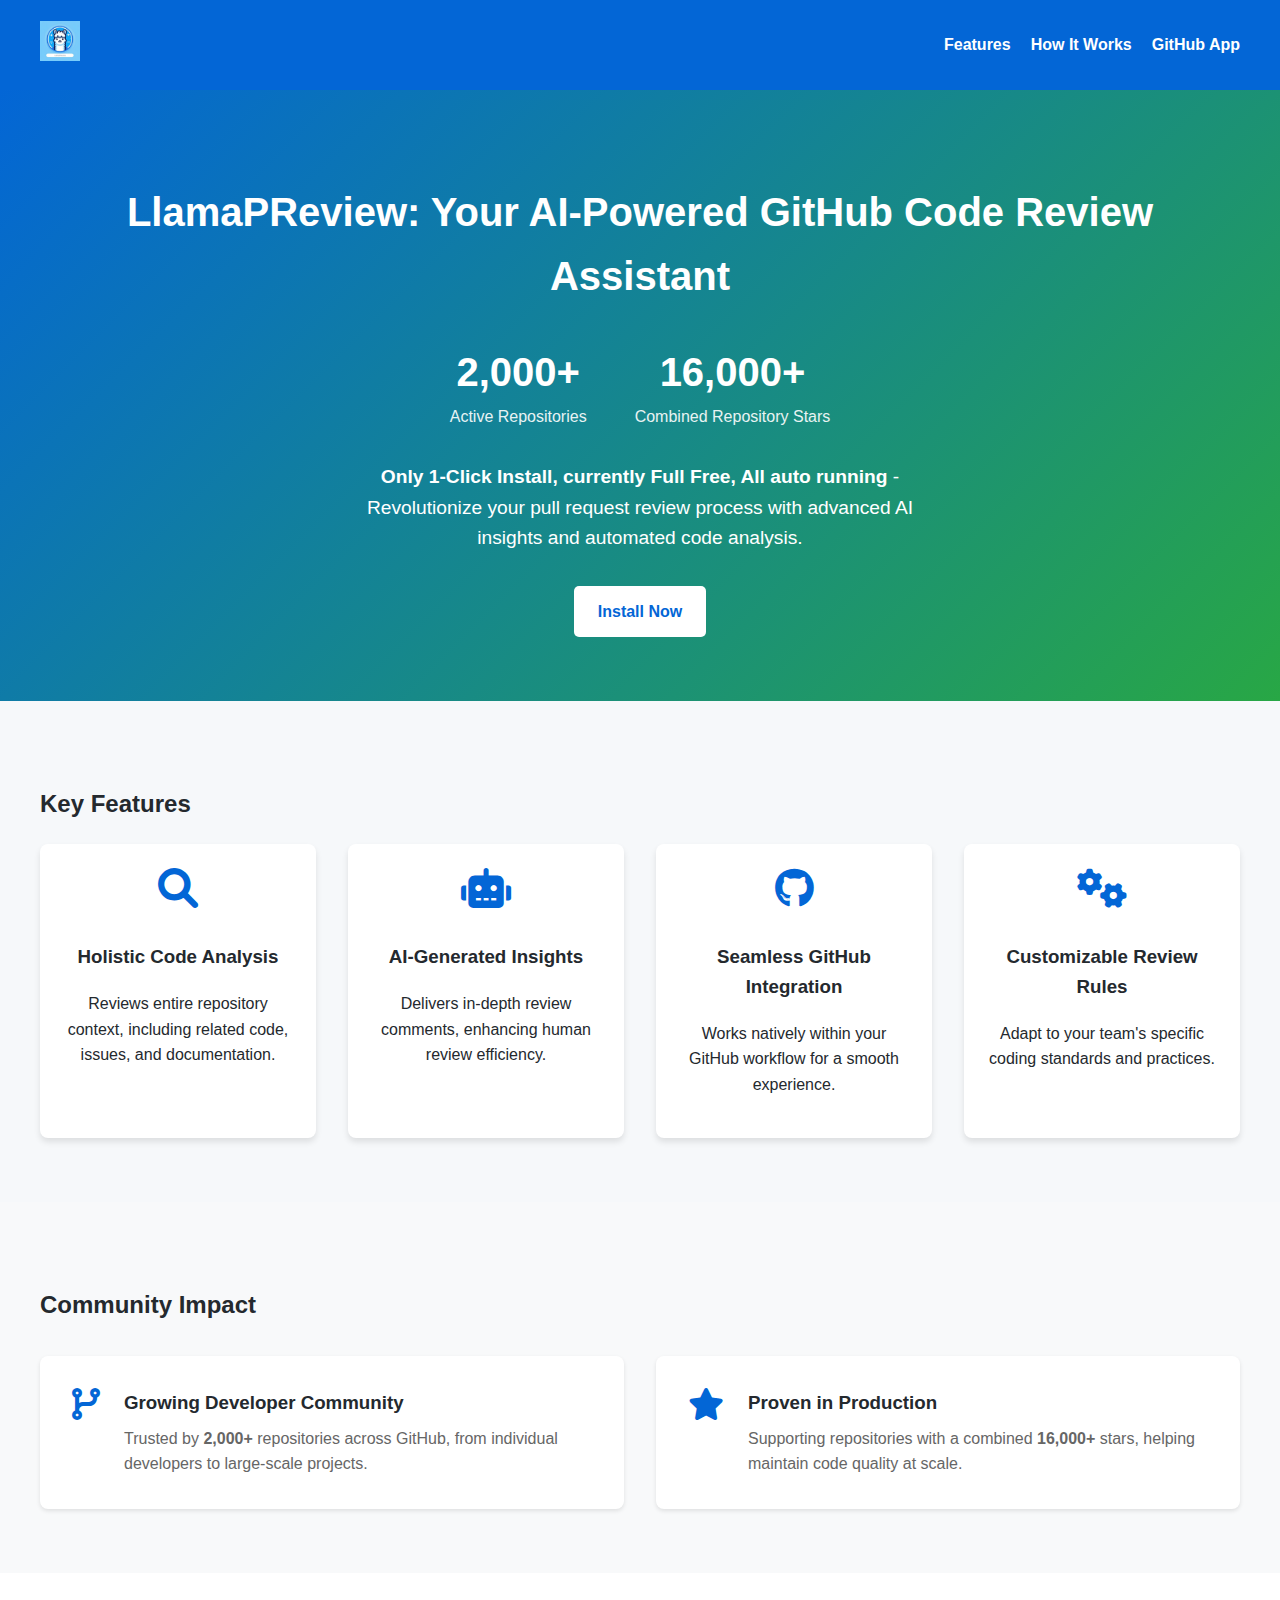
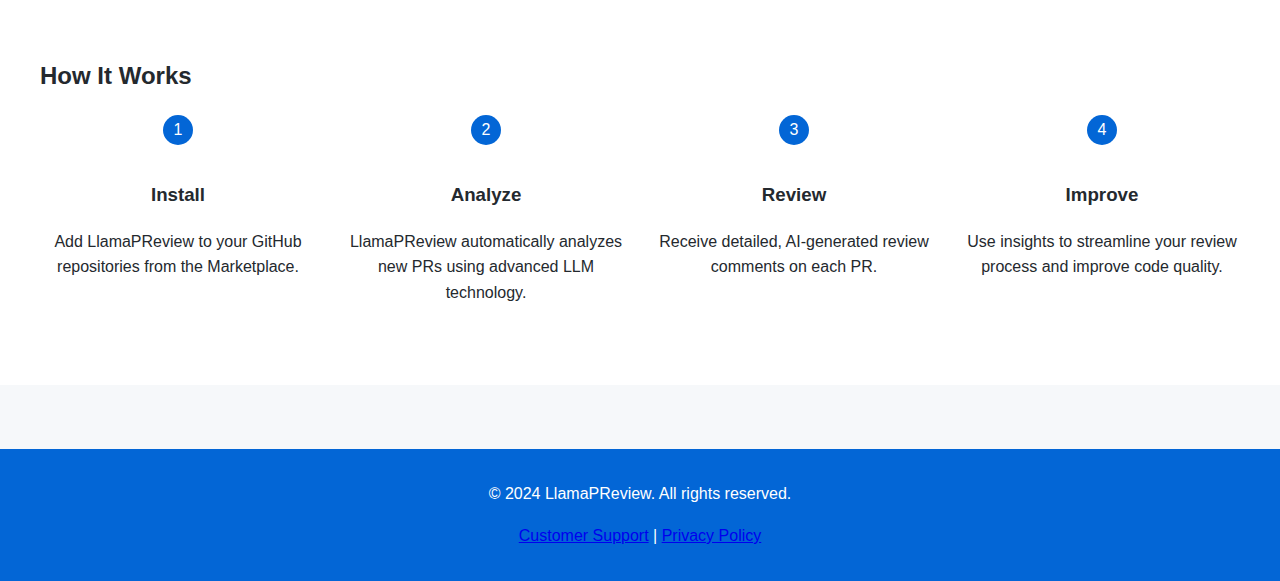
==== index.html @ cf8cef06 "Update index.html" ====
<!DOCTYPE html>
<html lang="en">
<head>
    <meta charset="UTF-8">
    <meta name="viewport" content="width=device-width, initial-scale=1.0">
    <title>LlamaPReview - AI-Powered GitHub Code Review Assistant</title>
    <meta name="description" content="LlamaPReview is an advanced GitHub App that revolutionizes the pull request review process using AI-powered insights.">
    <link rel="stylesheet" href="https://cdnjs.cloudflare.com/ajax/libs/font-awesome/6.0.0-beta3/css/all.min.css">
    <style>
        :root {
            --primary-color: #0366d6;
            --secondary-color: #28a745;
            --background-color: #f6f8fa;
            --text-color: #24292e;
        }
        body {
            font-family: -apple-system, BlinkMacSystemFont, 'Segoe UI', 'Roboto', 'Oxygen', 'Ubuntu', 'Cantarell', 'Fira Sans', 'Droid Sans', 'Helvetica Neue', sans-serif;
            line-height: 1.6;
            color: var(--text-color);
            margin: 0;
            padding: 0;
            background-color: var(--background-color);
        }
        .container {
            max-width: 1200px;
            margin: 0 auto;
            padding: 0 20px;
        }
        header {
            background-color: var(--primary-color);
            color: white;
            padding: 1rem 0;
        }
        nav {
            display: flex;
            justify-content: space-between;
            align-items: center;
        }
        nav ul {
            list-style-type: none;
            padding: 0;
            display: flex;
        }
        nav ul li {
            margin-left: 20px;
        }
        nav ul li a {
            color: white;
            text-decoration: none;
            font-weight: bold;
        }
        .hero {
            text-align: center;
            padding: 4rem 0;
            background: linear-gradient(135deg, var(--primary-color), var(--secondary-color));
            color: white;
        }
        .hero h1 {
            font-size: 2.5rem;
            margin-bottom: 1rem;
        }
        .hero p {
            font-size: 1.2rem;
            max-width: 600px;
            margin: 0 auto 2rem;
        }
        .cta-button {
            display: inline-block;
            background-color: white;
            color: var(--primary-color);
            padding: 0.8rem 1.5rem;
            text-decoration: none;
            border-radius: 5px;
            font-weight: bold;
            transition: background-color 0.3s ease;
        }
        .cta-button:hover {
            background-color: #f0f0f0;
        }
        .features {
            padding: 4rem 0;
        }
        .feature-grid {
            display: grid;
            grid-template-columns: repeat(auto-fit, minmax(250px, 1fr));
            gap: 2rem;
        }
        .feature-item {
            background-color: white;
            padding: 1.5rem;
            border-radius: 8px;
            box-shadow: 0 4px 6px rgba(0, 0, 0, 0.1);
            text-align: center;
        }
        .feature-item i {
            font-size: 2.5rem;
            color: var(--primary-color);
            margin-bottom: 1rem;
        }
        .how-it-works {
            background-color: white;
            padding: 4rem 0;
        }
        .step-grid {
            display: grid;
            grid-template-columns: repeat(auto-fit, minmax(200px, 1fr));
            gap: 2rem;
        }
        .step-item {
            text-align: center;
        }
        .step-item .step-number {
            display: inline-block;
            width: 30px;
            height: 30px;
            background-color: var(--primary-color);
            color: white;
            border-radius: 50%;
            line-height: 30px;
            margin-bottom: 1rem;
        }
        footer {
            background-color: var(--primary-color);
            color: white;
            text-align: center;
            padding: 1rem 0;
            margin-top: 4rem;
        }
        @media (max-width: 768px) {
            .hero h1 {
                font-size: 2rem;
            }
            .hero p {
                font-size: 1rem;
            }
            .feature-grid, .step-grid {
                grid-template-columns: 1fr;
            }
        }
        .stats-container {
            display: flex;
            justify-content: center;
            gap: 3rem;
            margin: 2rem 0;
        }
        
        .stat-item {
            text-align: center;
        }
        
        .stat-number {
            display: block;
            font-size: 2.5rem;
            font-weight: bold;
            color: white;
        }
        
        .stat-label {
            font-size: 1rem;
            opacity: 0.9;
        }
        
        .impact {
            background-color: #f8f9fa;
            padding: 4rem 0;
        }
        
        .impact-grid {
            display: grid;
            grid-template-columns: repeat(auto-fit, minmax(300px, 1fr));
            gap: 2rem;
            margin-top: 2rem;
        }
        
        .impact-item {
            display: flex;
            align-items: flex-start;
            gap: 1.5rem;
            background: white;
            padding: 2rem;
            border-radius: 8px;
            box-shadow: 0 2px 4px rgba(0, 0, 0, 0.1);
        }
        
        .impact-item i {
            font-size: 2rem;
            color: var(--primary-color);
        }
        
        .impact-content h3 {
            margin: 0 0 0.5rem 0;
            color: var(--text-color);
        }
        
        .impact-content p {
            margin: 0;
            color: #666;
        }
        
        @media (max-width: 768px) {
            .stats-container {
                flex-direction: column;
                gap: 1.5rem;
            }
            
            .stat-number {
                font-size: 2rem;
            }
            
            .impact-grid {
                grid-template-columns: 1fr;
            }
        }
    </style>
    <meta name="google-site-verification" content="hR-wgdwxFYUNFSW3aU6nAfCxt48e6FF5sq04WjV47sg" />
</head>
<body>
    <header>
        <nav class="container">
            <div class="logo">
                <img src="./logo.png" alt="LlamaPReview Logo" height="40">
            </div>
            <ul>
                <li><a href="#features">Features</a></li>
                <li><a href="#how-it-works">How It Works</a></li>
                <li><a href="https://github.com/apps/llamapreview" target="_blank">GitHub App</a></li>
            </ul>
        </nav>
    </header>

    <main>
        <section class="hero">
            <div class="container">
                <h1>LlamaPReview: Your AI-Powered GitHub Code Review Assistant</h1>
                <div class="stats-container">
                    <div class="stat-item">
                        <span class="stat-number">2,000+</span>
                        <span class="stat-label">Active Repositories</span>
                    </div>
                    <div class="stat-item">
                        <span class="stat-number">16,000+</span>
                        <span class="stat-label">Combined Repository Stars</span>
                    </div>
                </div>
                <p><b>Only 1-Click Install, currently Full Free, All auto running</b> - Revolutionize your pull request review process with advanced AI insights and automated code analysis.</p>
                <a href="https://github.com/marketplace/llamapreview" class="cta-button">Install Now</a>
            </div>
        </section>

        <section id="features" class="features">
            <div class="container">
                <h2>Key Features</h2>
                <div class="feature-grid">
                    <div class="feature-item">
                        <i class="fas fa-search"></i>
                        <h3>Holistic Code Analysis</h3>
                        <p>Reviews entire repository context, including related code, issues, and documentation.</p>
                    </div>
                    <div class="feature-item">
                        <i class="fas fa-robot"></i>
                        <h3>AI-Generated Insights</h3>
                        <p>Delivers in-depth review comments, enhancing human review efficiency.</p>
                    </div>
                    <div class="feature-item">
                        <i class="fab fa-github"></i>
                        <h3>Seamless GitHub Integration</h3>
                        <p>Works natively within your GitHub workflow for a smooth experience.</p>
                    </div>
                    <div class="feature-item">
                        <i class="fas fa-cogs"></i>
                        <h3>Customizable Review Rules</h3>
                        <p>Adapt to your team's specific coding standards and practices.</p>
                    </div>
                </div>
            </div>
        </section>

        <section id="impact" class="impact">
            <div class="container">
                <h2>Community Impact</h2>
                <div class="impact-grid">
                    <div class="impact-item">
                        <i class="fas fa-code-branch"></i>
                        <div class="impact-content">
                            <h3>Growing Developer Community</h3>
                            <p>Trusted by <b>2,000+</b> repositories across GitHub, from individual developers to large-scale projects.</p>
                        </div>
                    </div>
                    <div class="impact-item">
                        <i class="fas fa-star"></i>
                        <div class="impact-content">
                            <h3>Proven in Production</h3>
                            <p>Supporting repositories with a combined <b>16,000+</b> stars, helping maintain code quality at scale.</p>
                        </div>
                    </div>
                </div>
            </div>
        </section>

        <section id="how-it-works" class="how-it-works">
            <div class="container">
                <h2>How It Works</h2>
                <div class="step-grid">
                    <div class="step-item">
                        <div class="step-number">1</div>
                        <h3>Install</h3>
                        <p>Add LlamaPReview to your GitHub repositories from the Marketplace.</p>
                    </div>
                    <div class="step-item">
                        <div class="step-number">2</div>
                        <h3>Analyze</h3>
                        <p>LlamaPReview automatically analyzes new PRs using advanced LLM technology.</p>
                    </div>
                    <div class="step-item">
                        <div class="step-number">3</div>
                        <h3>Review</h3>
                        <p>Receive detailed, AI-generated review comments on each PR.</p>
                    </div>
                    <div class="step-item">
                        <div class="step-number">4</div>
                        <h3>Improve</h3>
                        <p>Use insights to streamline your review process and improve code quality.</p>
                    </div>
                </div>
            </div>
        </section>
    </main>

    <footer>
        <div class="container">
            <p>&copy; 2024 LlamaPReview. All rights reserved.</p>
            <p>
                <a href="./customer_support.html">Customer Support</a> |
                <a href="./privacy.html">Privacy Policy</a>
            </p>
        </div>
    </footer>

    <script>
        // Smooth scrolling for anchor links
        document.querySelectorAll('a[href^="#"]').forEach(anchor => {
            anchor.addEventListener('click', function (e) {
                e.preventDefault();
                document.querySelector(this.getAttribute('href')).scrollIntoView({
                    behavior: 'smooth'
                });
            });
        });
    </script>
</body>
</html>
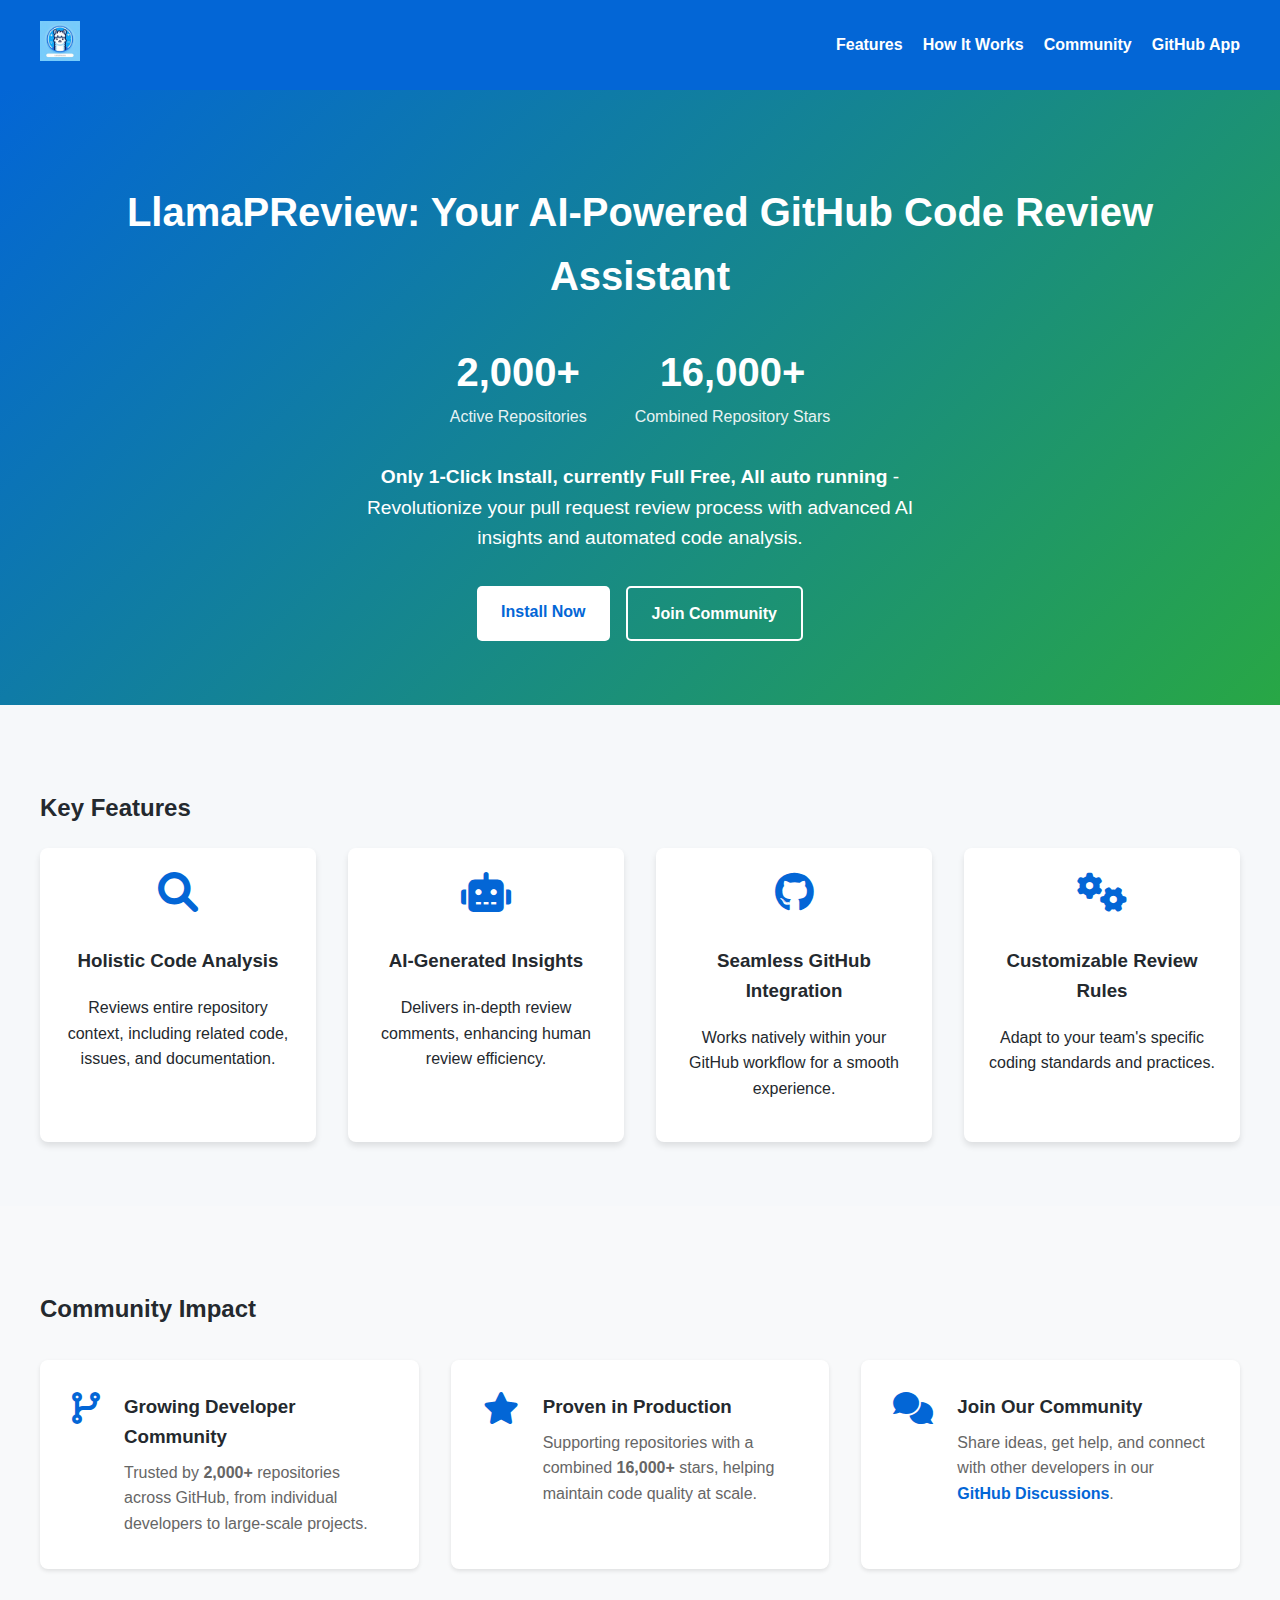
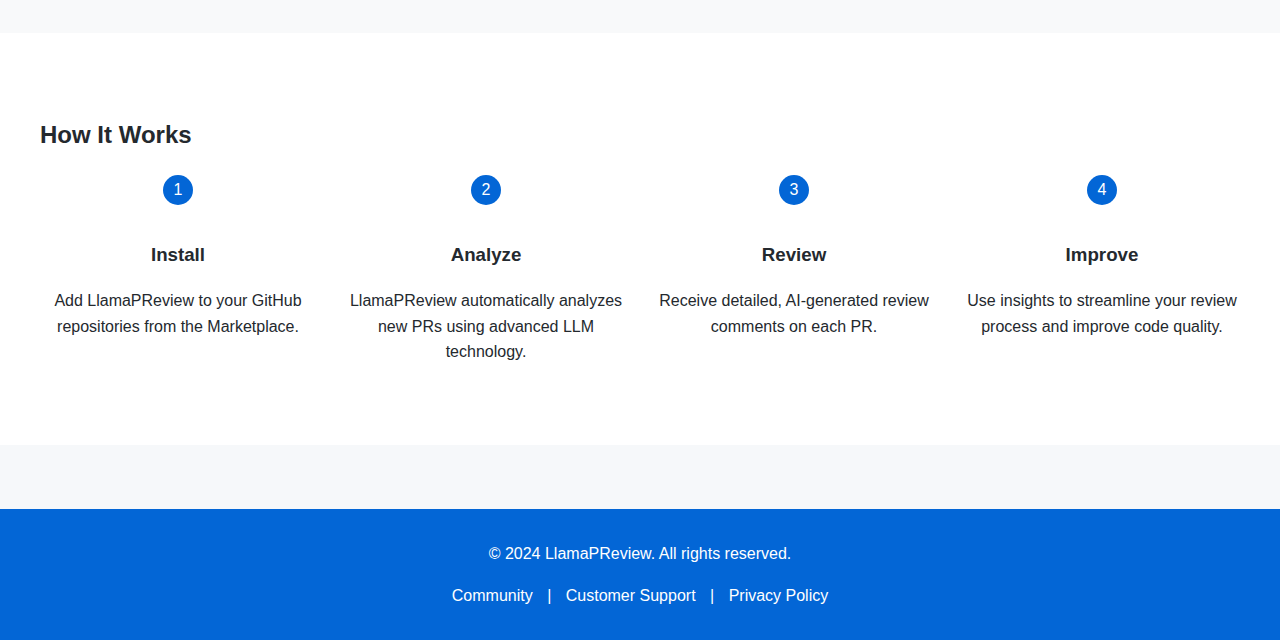
==== commit 92d8a05a: "Update index.html" ====
--- a/index.html
+++ b/index.html
@@ -211,6 +211,42 @@
                 grid-template-columns: 1fr;
             }
         }
+        .cta-buttons {
+            display: flex;
+            justify-content: center;
+            gap: 1rem;
+            margin-top: 2rem;
+        }
+        
+        .cta-button.secondary {
+            background-color: transparent;
+            border: 2px solid white;
+            color: white;
+        }
+        
+        .cta-button.secondary:hover {
+            background-color: rgba(255, 255, 255, 0.1);
+        }
+        
+        .impact-item a {
+            color: var(--primary-color);
+            text-decoration: none;
+            font-weight: bold;
+        }
+        
+        .impact-item a:hover {
+            text-decoration: underline;
+        }
+        
+        footer a {
+            color: white;
+            text-decoration: none;
+            margin: 0 10px;
+        }
+        
+        footer a:hover {
+            text-decoration: underline;
+        }
     </style>
     <meta name="google-site-verification" content="hR-wgdwxFYUNFSW3aU6nAfCxt48e6FF5sq04WjV47sg" />
 </head>
@@ -223,6 +259,7 @@
             <ul>
                 <li><a href="#features">Features</a></li>
                 <li><a href="#how-it-works">How It Works</a></li>
+                <li><a href="https://github.com/JetXu-LLM/LlamaPReview-site/discussions" target="_blank">Community</a></li>
                 <li><a href="https://github.com/apps/llamapreview" target="_blank">GitHub App</a></li>
             </ul>
         </nav>
@@ -243,7 +280,10 @@
                     </div>
                 </div>
                 <p><b>Only 1-Click Install, currently Full Free, All auto running</b> - Revolutionize your pull request review process with advanced AI insights and automated code analysis.</p>
-                <a href="https://github.com/marketplace/llamapreview" class="cta-button">Install Now</a>
+                <div class="cta-buttons">
+                    <a href="https://github.com/marketplace/llamapreview" class="cta-button">Install Now</a>
+                    <a href="https://github.com/JetXu-LLM/LlamaPReview-site/discussions" class="cta-button secondary" target="_blank">Join Community</a>
+                </div>
             </div>
         </section>
 
@@ -293,6 +333,13 @@
                             <p>Supporting repositories with a combined <b>16,000+</b> stars, helping maintain code quality at scale.</p>
                         </div>
                     </div>
+                    <div class="impact-item">
+                        <i class="fas fa-comments"></i>
+                        <div class="impact-content">
+                            <h3>Join Our Community</h3>
+                            <p>Share ideas, get help, and connect with other developers in our <a href="https://github.com/JetXu-LLM/LlamaPReview-site/discussions" target="_blank">GitHub Discussions</a>.</p>
+                        </div>
+                    </div>
                 </div>
             </div>
         </section>
@@ -330,6 +377,7 @@
         <div class="container">
             <p>&copy; 2024 LlamaPReview. All rights reserved.</p>
             <p>
+                <a href="https://github.com/JetXu-LLM/LlamaPReview-site/discussions" target="_blank">Community</a> |
                 <a href="./customer_support.html">Customer Support</a> |
                 <a href="./privacy.html">Privacy Policy</a>
             </p>
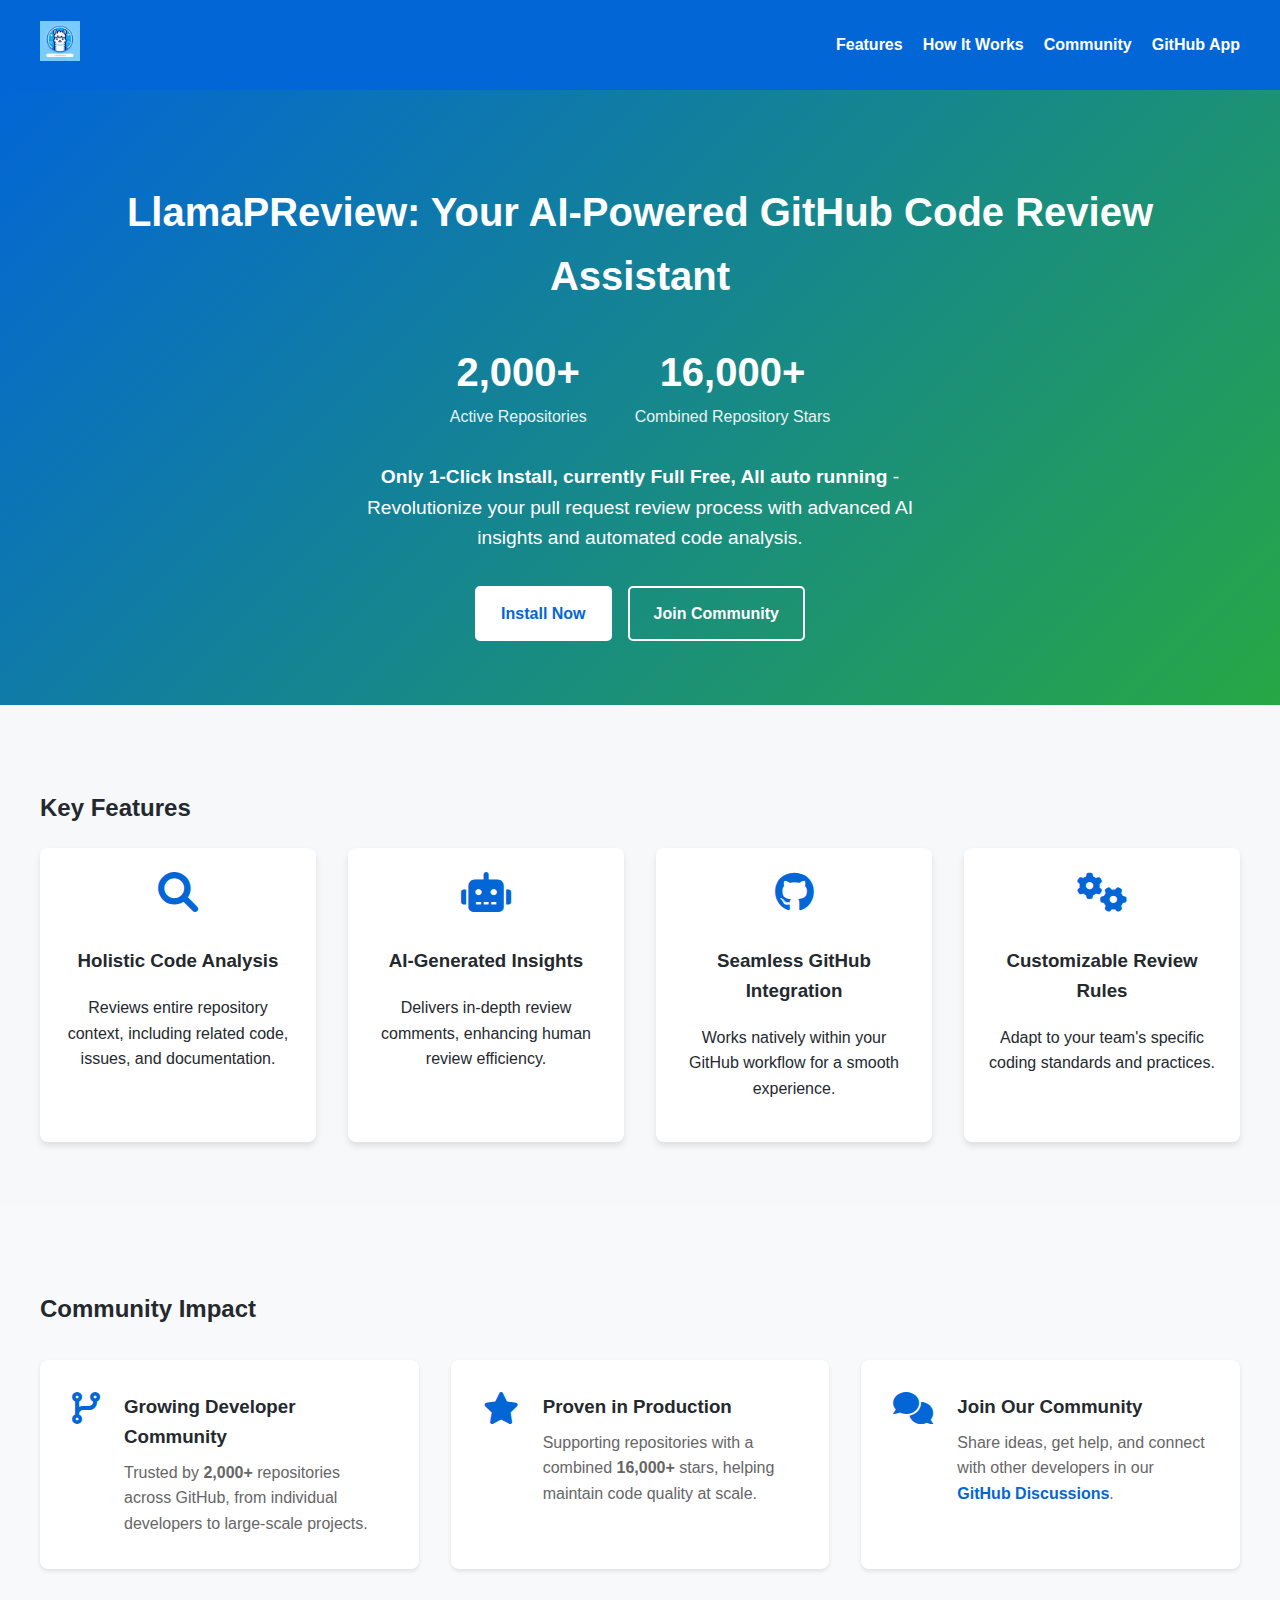
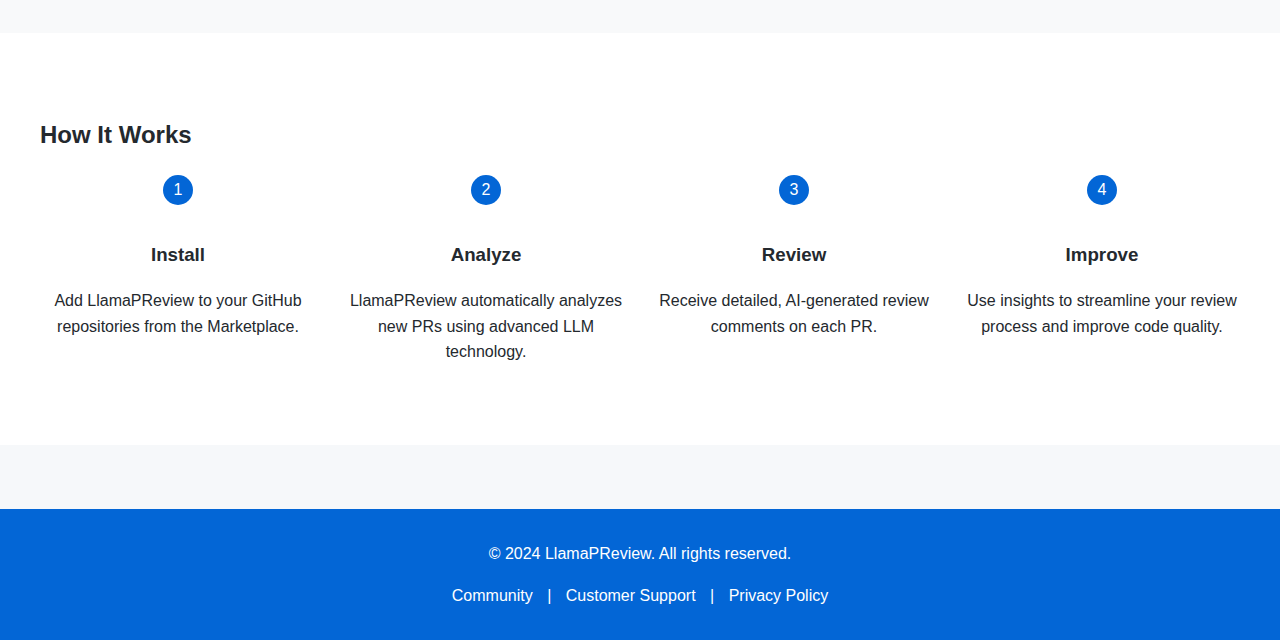
==== commit 467d0ba9: "Update index.html" ====
--- a/index.html
+++ b/index.html
@@ -73,6 +73,7 @@
             border-radius: 5px;
             font-weight: bold;
             transition: background-color 0.3s ease;
+            border: 2px solid white;
         }
         .cta-button:hover {
             background-color: #f0f0f0;
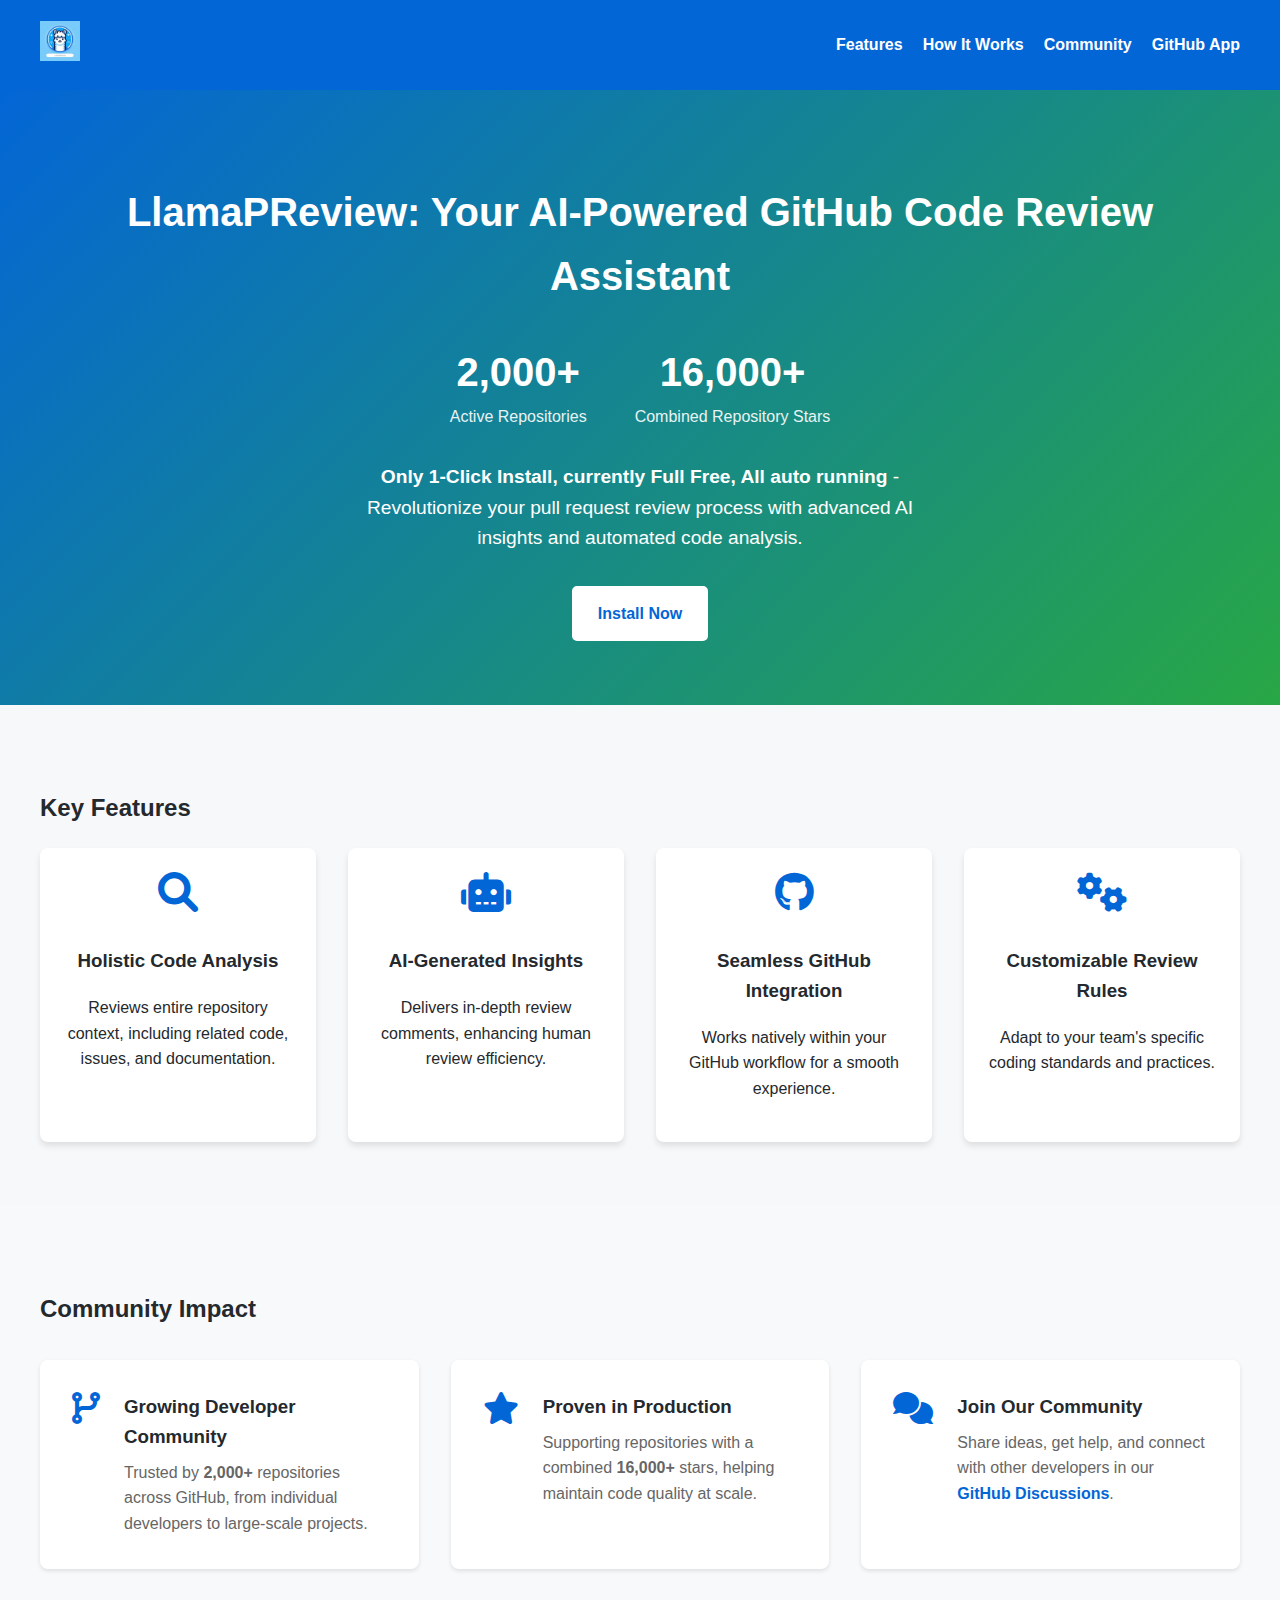
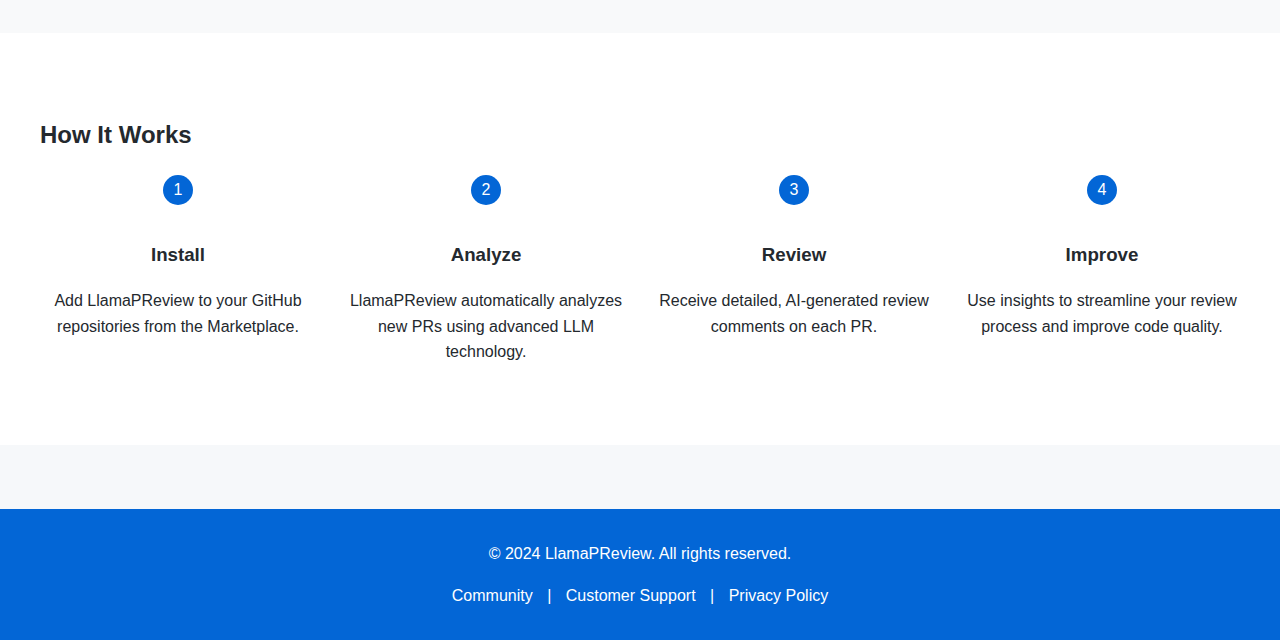
==== commit 8b8cf286: "Update index.html" ====
--- a/index.html
+++ b/index.html
@@ -283,7 +283,6 @@
                 <p><b>Only 1-Click Install, currently Full Free, All auto running</b> - Revolutionize your pull request review process with advanced AI insights and automated code analysis.</p>
                 <div class="cta-buttons">
                     <a href="https://github.com/marketplace/llamapreview" class="cta-button">Install Now</a>
-                    <a href="https://github.com/JetXu-LLM/LlamaPReview-site/discussions" class="cta-button secondary" target="_blank">Join Community</a>
                 </div>
             </div>
         </section>
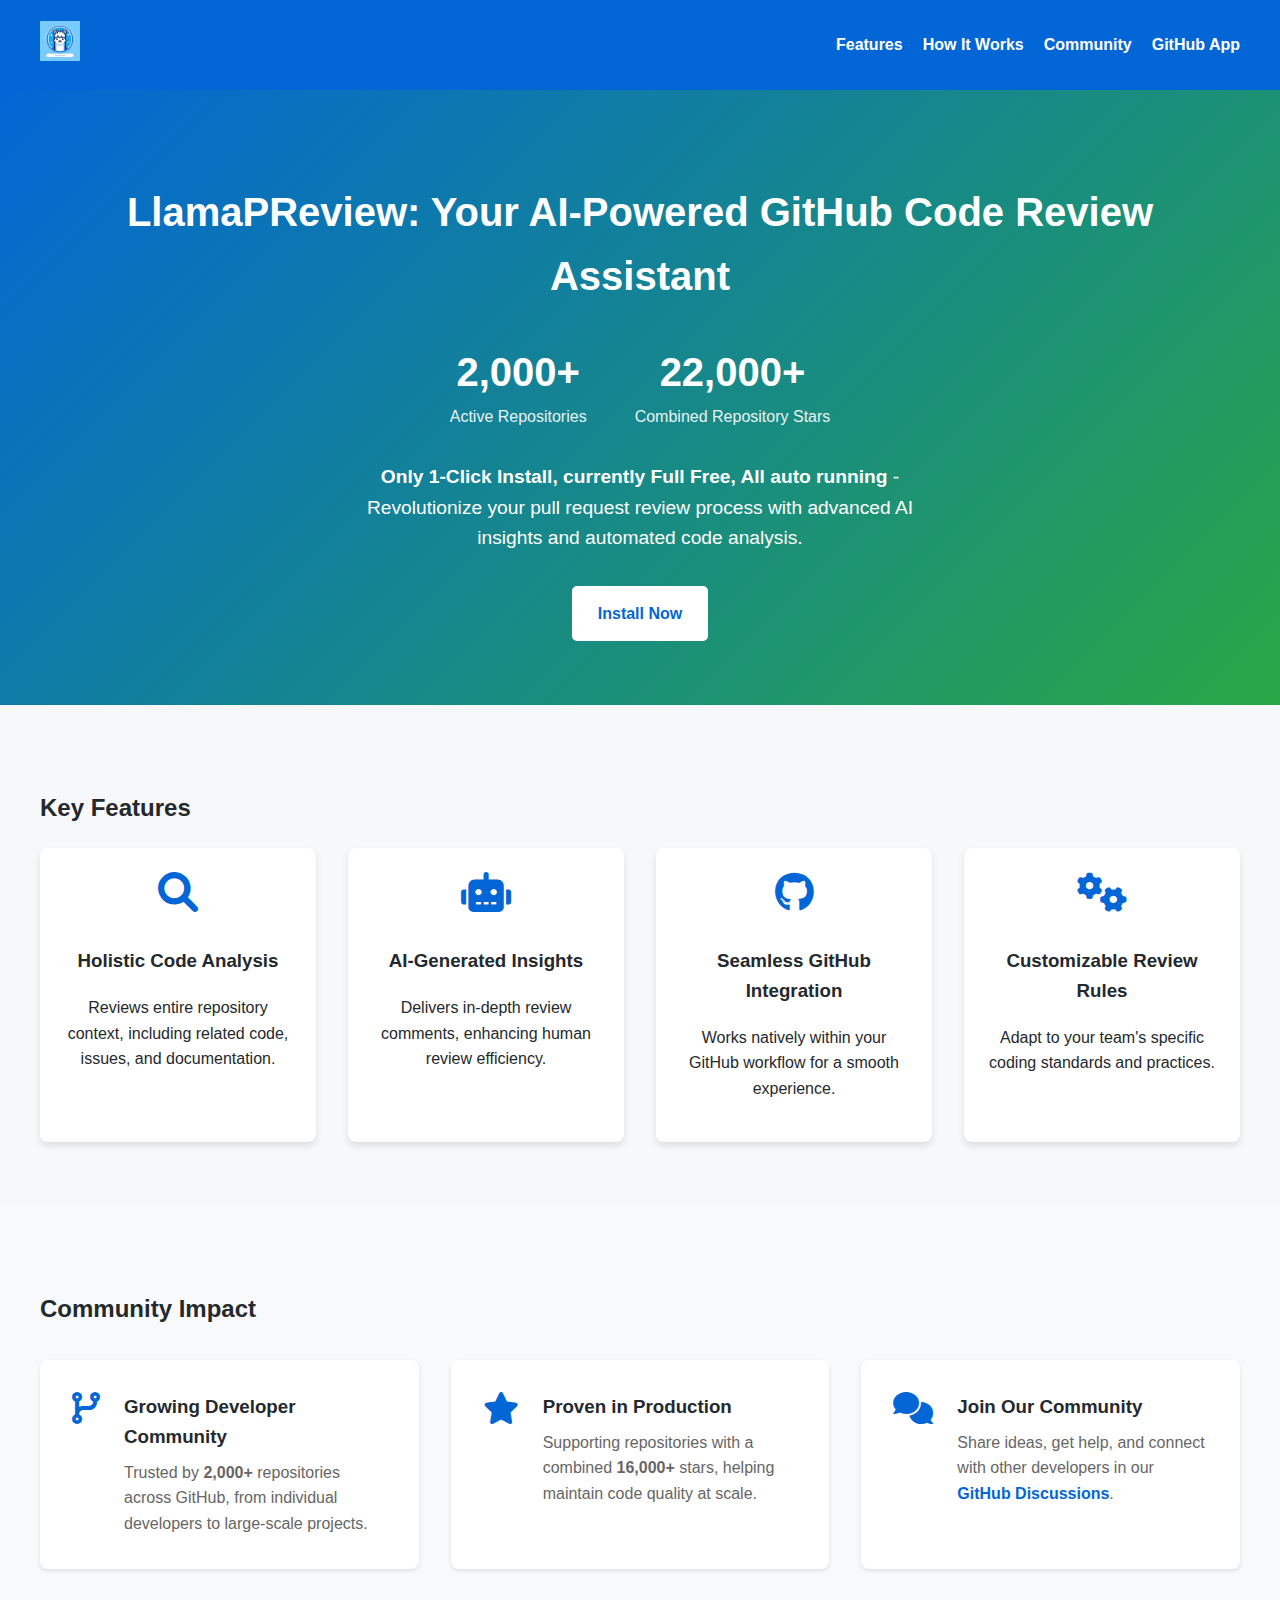
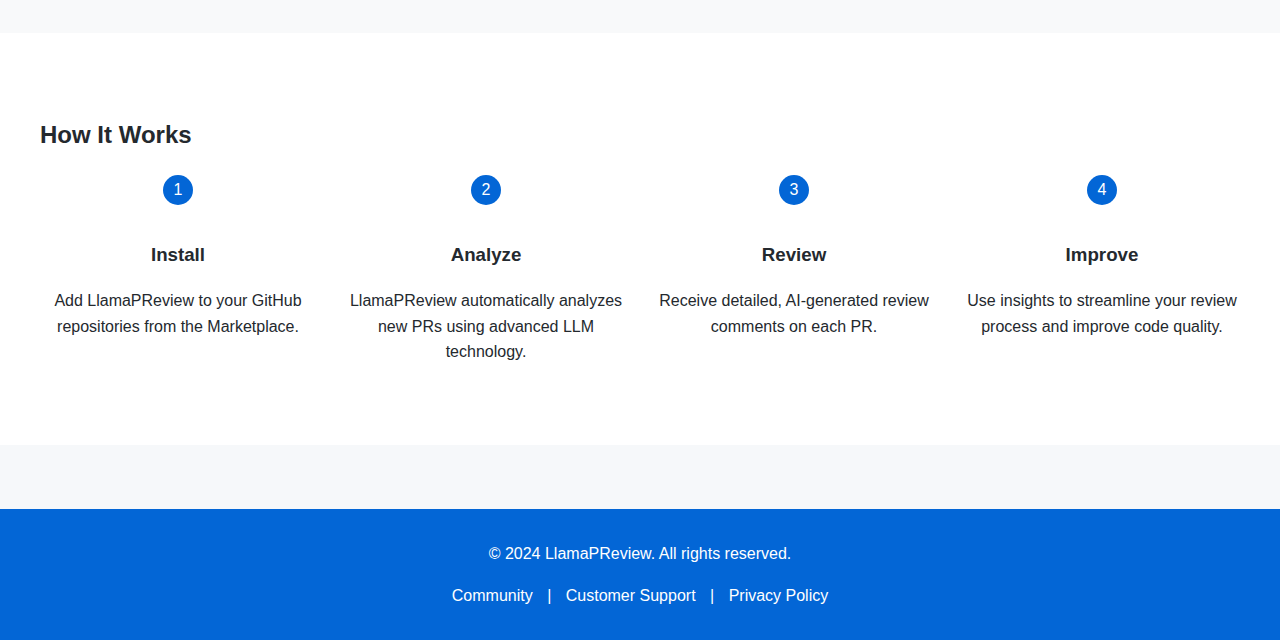
==== commit d2c5677e: "Update index.html" ====
--- a/index.html
+++ b/index.html
@@ -1,6 +1,15 @@
 <!DOCTYPE html>
 <html lang="en">
 <head>
+    <!-- Google tag (gtag.js) -->
+    <script async src="https://www.googletagmanager.com/gtag/js?id=G-6L3Q4T91BH"></script>
+    <script>
+      window.dataLayer = window.dataLayer || [];
+      function gtag(){dataLayer.push(arguments);}
+      gtag('js', new Date());
+    
+      gtag('config', 'G-6L3Q4T91BH');
+    </script>
     <meta charset="UTF-8">
     <meta name="viewport" content="width=device-width, initial-scale=1.0">
     <title>LlamaPReview - AI-Powered GitHub Code Review Assistant</title>
@@ -276,7 +285,7 @@
                         <span class="stat-label">Active Repositories</span>
                     </div>
                     <div class="stat-item">
-                        <span class="stat-number">16,000+</span>
+                        <span class="stat-number">22,000+</span>
                         <span class="stat-label">Combined Repository Stars</span>
                     </div>
                 </div>
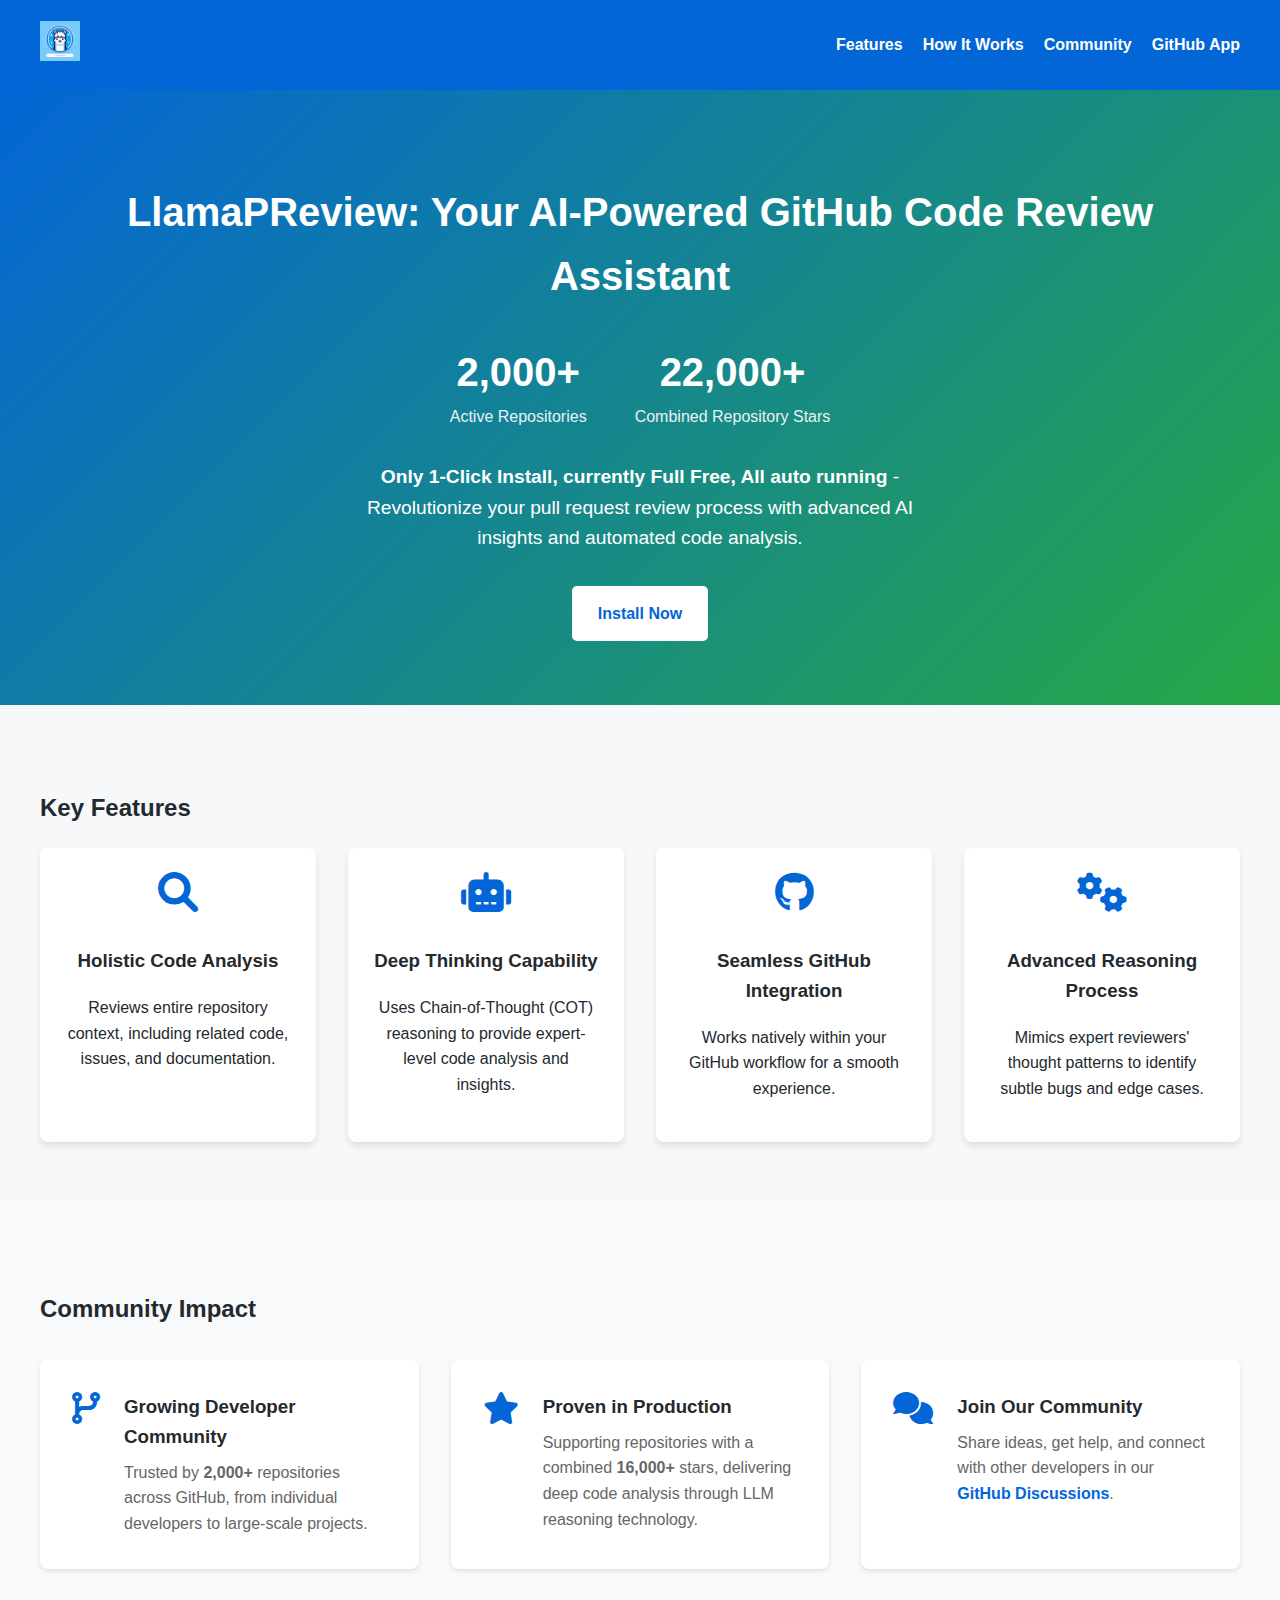
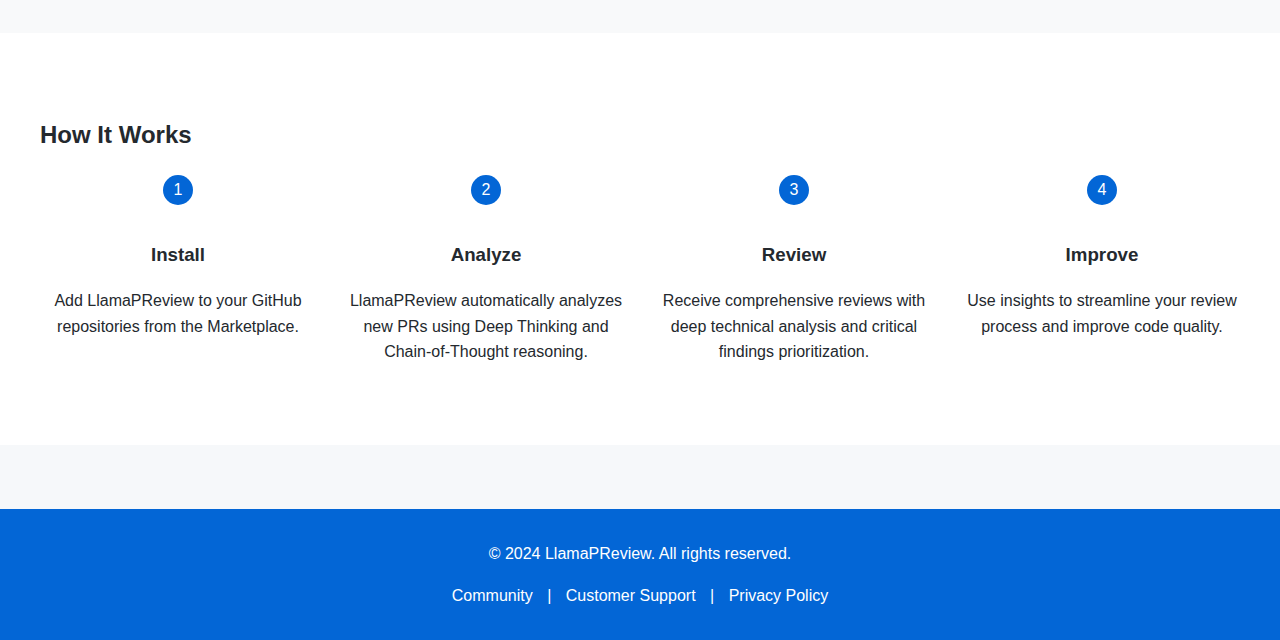
==== commit 7878e543: "Update index.html" ====
--- a/index.html
+++ b/index.html
@@ -307,8 +307,8 @@
                     </div>
                     <div class="feature-item">
                         <i class="fas fa-robot"></i>
-                        <h3>AI-Generated Insights</h3>
-                        <p>Delivers in-depth review comments, enhancing human review efficiency.</p>
+                        <h3>Deep Thinking Capability</h3>
+                        <p>Uses Chain-of-Thought (COT) reasoning to provide expert-level code analysis and insights.</p>
                     </div>
                     <div class="feature-item">
                         <i class="fab fa-github"></i>
@@ -317,8 +317,8 @@
                     </div>
                     <div class="feature-item">
                         <i class="fas fa-cogs"></i>
-                        <h3>Customizable Review Rules</h3>
-                        <p>Adapt to your team's specific coding standards and practices.</p>
+                        <h3>Advanced Reasoning Process</h3>
+                        <p>Mimics expert reviewers' thought patterns to identify subtle bugs and edge cases.</p>
                     </div>
                 </div>
             </div>
@@ -339,7 +339,7 @@
                         <i class="fas fa-star"></i>
                         <div class="impact-content">
                             <h3>Proven in Production</h3>
-                            <p>Supporting repositories with a combined <b>16,000+</b> stars, helping maintain code quality at scale.</p>
+                            <p>Supporting repositories with a combined <b>16,000+</b> stars, delivering deep code analysis through LLM reasoning technology.</p>
                         </div>
                     </div>
                     <div class="impact-item">
@@ -365,12 +365,12 @@
                     <div class="step-item">
                         <div class="step-number">2</div>
                         <h3>Analyze</h3>
-                        <p>LlamaPReview automatically analyzes new PRs using advanced LLM technology.</p>
+                        <p>LlamaPReview automatically analyzes new PRs using Deep Thinking and Chain-of-Thought reasoning.</p>
                     </div>
                     <div class="step-item">
                         <div class="step-number">3</div>
                         <h3>Review</h3>
-                        <p>Receive detailed, AI-generated review comments on each PR.</p>
+                        <p>Receive comprehensive reviews with deep technical analysis and critical findings prioritization.</p>
                     </div>
                     <div class="step-item">
                         <div class="step-number">4</div>
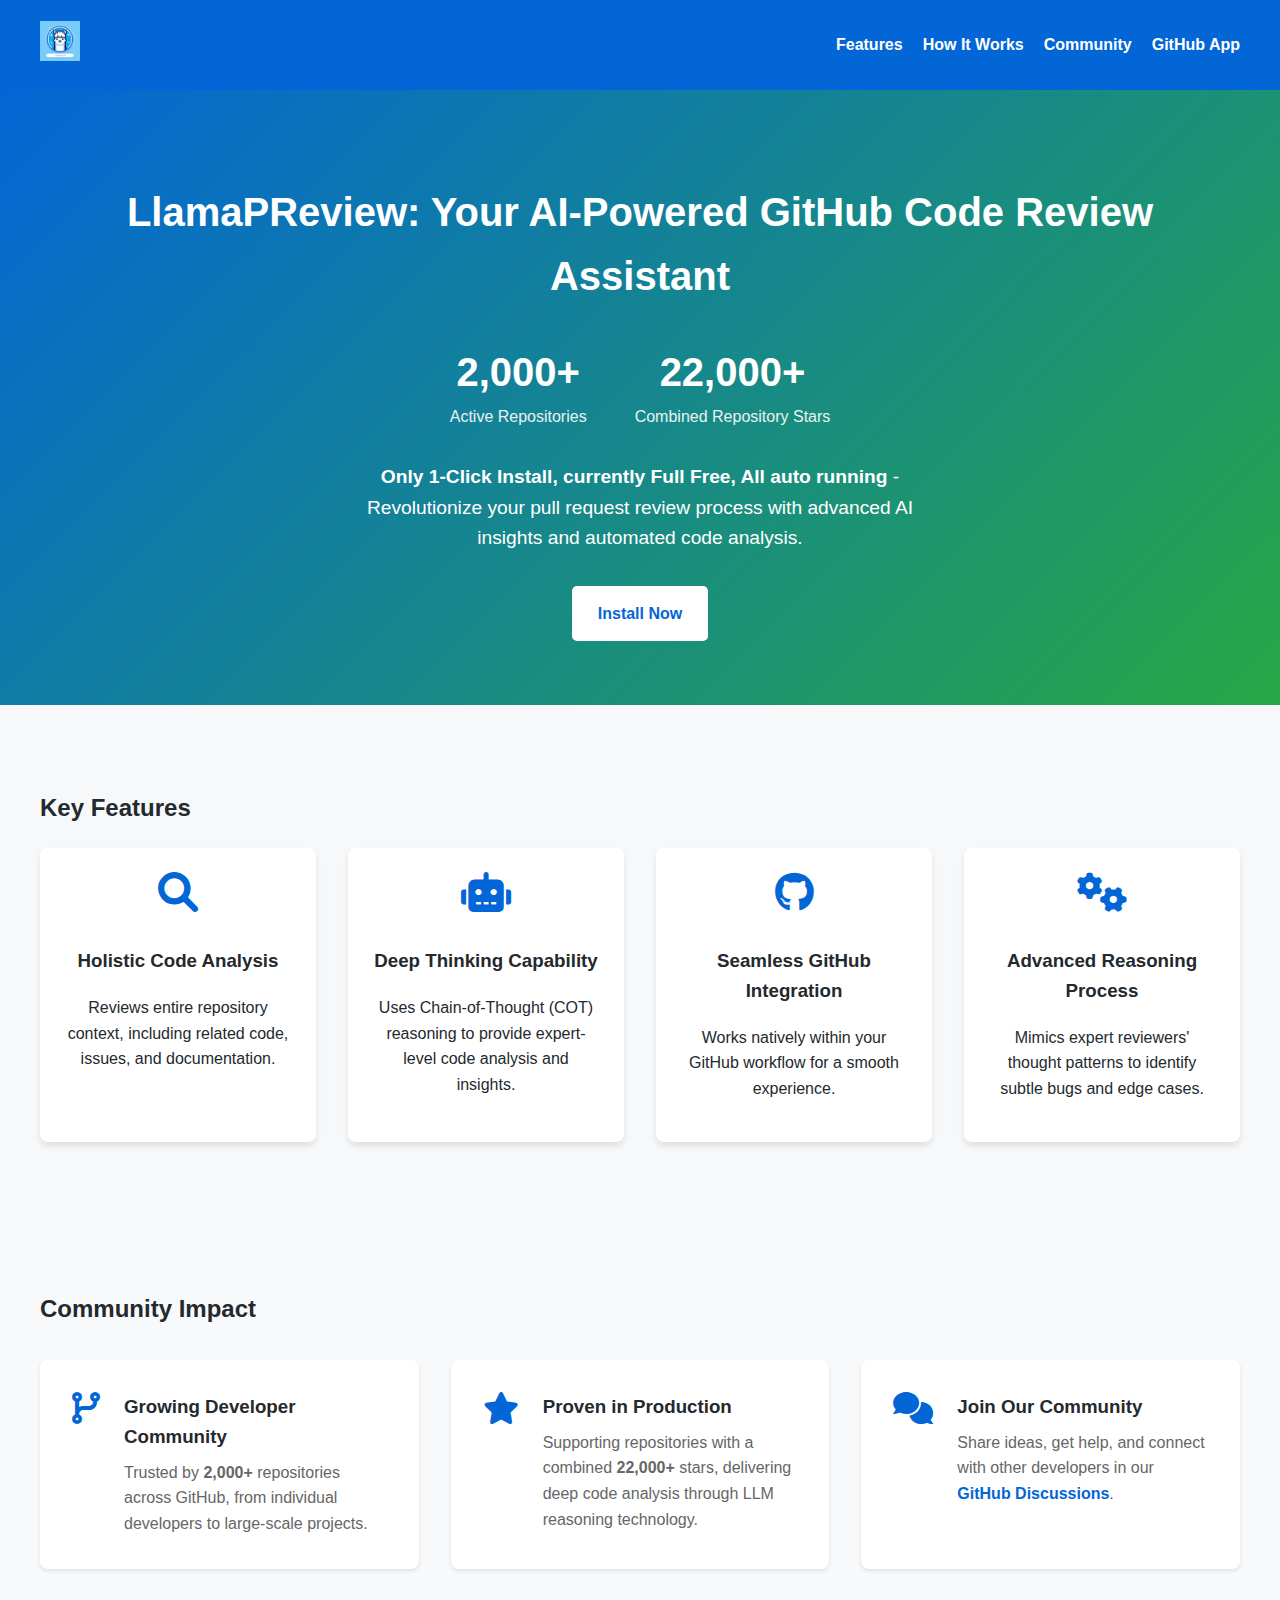
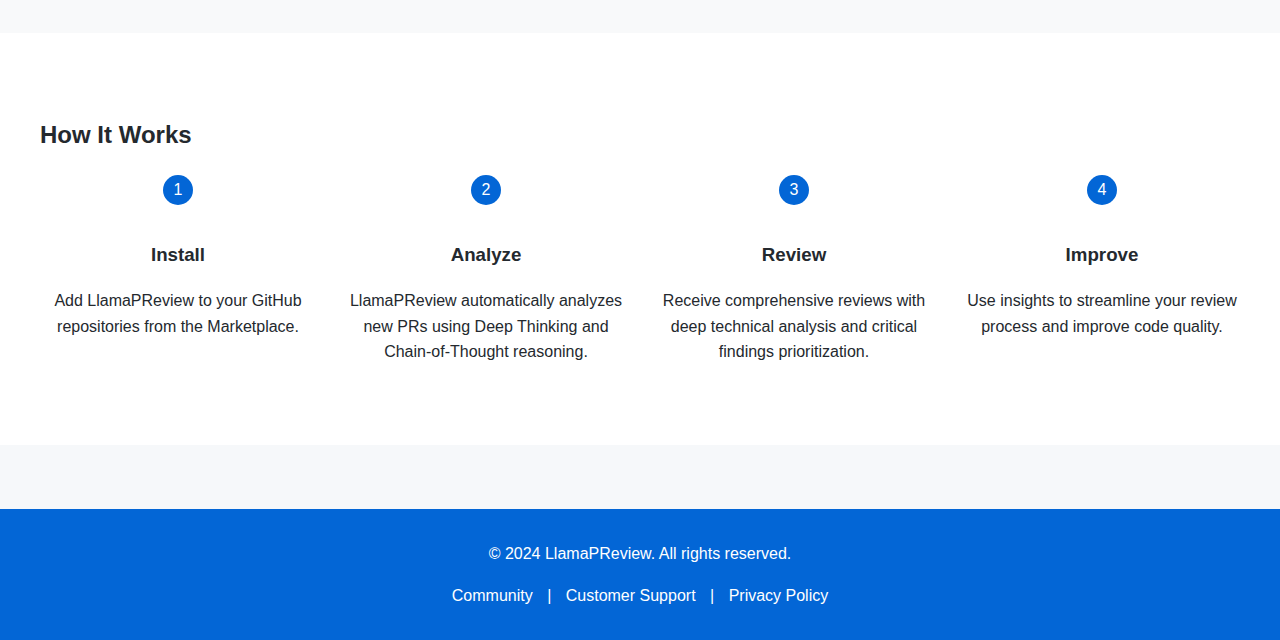
==== commit 7b1d5a21: "Update index.html" ====
--- a/index.html
+++ b/index.html
@@ -339,7 +339,7 @@
                         <i class="fas fa-star"></i>
                         <div class="impact-content">
                             <h3>Proven in Production</h3>
-                            <p>Supporting repositories with a combined <b>16,000+</b> stars, delivering deep code analysis through LLM reasoning technology.</p>
+                            <p>Supporting repositories with a combined <b>22,000+</b> stars, delivering deep code analysis through LLM reasoning technology.</p>
                         </div>
                     </div>
                     <div class="impact-item">
